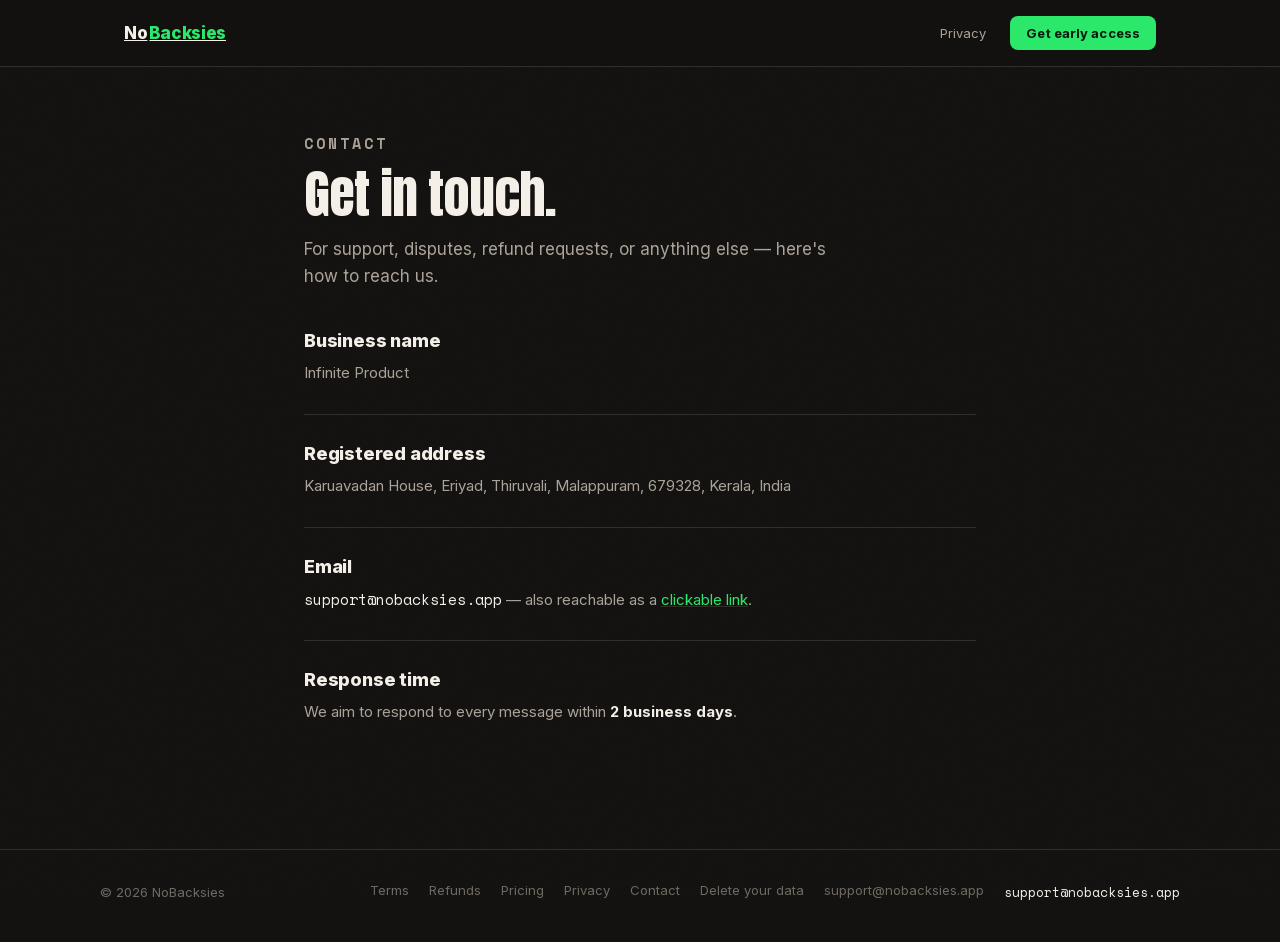
==== contact/index.html @ f4abb8f1 "Remove gambling-adjacent language, add mandatory policy pages Rewrites all stake/bet/wager vocabular" ====
<!doctype html>
<html lang="en">
<head>
<meta charset="utf-8">
<meta name="viewport" content="width=device-width, initial-scale=1">
<title>Contact — NoBacksies</title>
<link rel="stylesheet" href="/styles.css">
</head>
<body>

<canvas id="grain"></canvas>

<header class="nav">
  <div class="nav-row">
    <a href="/" class="wordmark"><span class="no">No</span><span class="backsies">Backsies</span></a>
    <div class="nav-links">
      <a class="privacy" href="https://legal.nobacksies.app/">Privacy</a>
      <a class="btn btn-primary nav-cta" href="mailto:support@nobacksies.app?subject=Early%20access%20to%20NoBacksies">Get early access</a>
    </div>
  </div>
</header>

<main class="legal-main">
  <p class="eyebrow">Contact</p>
  <h1>Get in touch.</h1>
  <p class="intro">
    For support, disputes, refund requests, or anything else &mdash; here's how to reach
    us.
  </p>

  <section>
    <h2>Business name</h2>
    <p>Infinite Product</p>
  </section>

  <section>
    <h2>Registered address</h2>
    <p>Karuavadan House, Eriyad, Thiruvali, Malappuram, 679328, Kerala, India</p>
  </section>

  <section>
    <h2>Email</h2>
    <p>
      <span class="plain-email">support@nobacksies.app</span>
      &mdash; also reachable as a
      <a href="mailto:support@nobacksies.app">clickable link</a>.
    </p>
  </section>

  <section>
    <h2>Response time</h2>
    <p>We aim to respond to every message within <strong>2 business days</strong>.</p>
  </section>
</main>

<footer>
  <div class="footer-row">
    <span>&copy; 2026 NoBacksies</span>
    <div class="footer-links">
      <a href="/terms/">Terms</a>
      <a href="/refunds/">Refunds</a>
      <a href="/pricing/">Pricing</a>
      <a href="https://legal.nobacksies.app/">Privacy</a>
      <a href="/contact/">Contact</a>
      <a href="https://legal.nobacksies.app/delete-account.html">Delete your data</a>
      <a href="mailto:support@nobacksies.app">support@nobacksies.app</a>
      <span class="plain-email">support@nobacksies.app</span>
    </div>
  </div>
</footer>

<script>
(function() {
  var canvas = document.getElementById('grain');
  var ctx = canvas.getContext('2d');
  function size() {
    canvas.width = window.innerWidth;
    canvas.height = window.innerHeight;
  }
  function paint() {
    size();
    var w = canvas.width, h = canvas.height;
    var imageData = ctx.createImageData(w, h);
    var buffer = new Uint32Array(imageData.data.buffer);
    for (var i = 0; i < buffer.length; i++) {
      var v = Math.random() * 255 | 0;
      buffer[i] = (255 << 24) | (v << 16) | (v << 8) | v;
    }
    ctx.putImageData(imageData, 0, 0);
  }
  if (!window.matchMedia('(prefers-reduced-motion: reduce)').matches) {
    paint();
  }
  window.addEventListener('resize', function() {
    if (!window.matchMedia('(prefers-reduced-motion: reduce)').matches) paint();
  });
})();
</script>

</body>
</html>
---- styles.css ----
@font-face {
  font-family: 'Anton';
  font-style: normal;
  font-weight: 400;
  src: url([data-uri]) format('woff2');
  font-display: swap;
}
@font-face {
  font-family: 'Inter';
  font-style: normal;
  font-weight: 400 800;
  src: url([data-uri]) format('woff2');
  font-display: swap;
}
@font-face {
  font-family: 'Space Mono';
  font-style: normal;
  font-weight: 400;
  src: url([data-uri]) format('woff2');
  font-display: swap;
}
@font-face {
  font-family: 'Space Mono';
  font-style: normal;
  font-weight: 700;
  src: url([data-uri]) format('woff2');
  font-display: swap;
}

:root {
  --ink: #141210;
  --surface: #1c1917;
  --surface-raised: #262220;
  --surface-sunken: #100e0d;
  --hairline: #322d2a;
  --money: #2be86b;
  --money-deep: #15c255;
  --money-dim: #16351f;
  --on-money: #06170c;
  --flame: #ff6a2b;
  --dead: #6b645c;
  --text: #f4efe7;
  --text-secondary: #aaa298;
  --text-muted: #6f6862;
  --receipt-shadow: rgba(0,0,0,0.45);
}

* { box-sizing: border-box; }

html { color-scheme: dark; }

body {
  margin: 0;
  background: var(--ink);
  color: var(--text);
  font-family: 'Inter', -apple-system, sans-serif;
  -webkit-font-smoothing: antialiased;
  overflow-x: hidden;
}

canvas#grain {
  position: fixed;
  inset: 0;
  width: 100%;
  height: 100%;
  opacity: 0.05;
  mix-blend-mode: overlay;
  pointer-events: none;
  z-index: 1;
}

a { color: inherit; }

.wrap {
  max-width: 1080px;
  margin: 0 auto;
  padding: 0 24px;
}

/* ── Nav ─────────────────────────────────────────────────────────────── */
header.nav {
  position: sticky;
  top: 0;
  z-index: 20;
  background: color-mix(in srgb, var(--ink) 88%, transparent);
  backdrop-filter: blur(10px);
  border-bottom: 1px solid var(--hairline);
}
.nav-row {
  display: flex;
  align-items: center;
  justify-content: space-between;
  padding: 16px 24px;
  max-width: 1080px;
  margin: 0 auto;
}
.wordmark {
  font-family: 'Inter', sans-serif;
  font-weight: 800;
  font-size: 17px;
  letter-spacing: -0.3px;
  display: flex;
  align-items: baseline;
  gap: 2px;
}
.wordmark .no { color: var(--text); }
.wordmark .backsies { color: var(--money); }
.nav-links {
  display: flex;
  align-items: center;
  gap: 24px;
  font-size: 13px;
  color: var(--text-secondary);
}
.nav-links a.privacy { text-decoration: none; }
.nav-links a.privacy:hover { color: var(--text); }
.btn {
  font-family: 'Inter', sans-serif;
  font-weight: 700;
  font-size: 14px;
  letter-spacing: 0.1px;
  border: none;
  border-radius: 8px;
  padding: 11px 20px;
  cursor: pointer;
  text-decoration: none;
  display: inline-flex;
  align-items: center;
  gap: 8px;
  transition: transform 0.15s ease-out, box-shadow 0.15s ease-out, background 0.15s ease-out;
}
.btn-primary {
  background: var(--money);
  color: var(--on-money);
  box-shadow: 0 0 0 0 rgba(43,232,107,0);
}
.btn-primary:hover {
  background: var(--money-deep);
  transform: translateY(-1px);
  box-shadow: 0 6px 20px -4px rgba(43,232,107,0.35);
}
.btn-ghost {
  background: transparent;
  color: var(--text-secondary);
  border: 1px solid var(--hairline);
}
.btn-ghost:hover {
  color: var(--text);
  border-color: var(--text-muted);
}
.nav-cta { padding: 9px 16px; font-size: 13px; }

/* ── Hero ────────────────────────────────────────────────────────────── */
.hero {
  position: relative;
  padding: 88px 24px 0;
  text-align: center;
  overflow: hidden;
}
.eyebrow {
  font-family: 'Space Mono', monospace;
  font-size: 12px;
  font-weight: 700;
  letter-spacing: 3px;
  text-transform: uppercase;
  color: var(--money);
  margin: 0 0 20px;
  opacity: 0;
  animation: rise 0.7s 0.05s ease-out forwards;
}
h1.headline {
  font-family: 'Anton', sans-serif;
  font-weight: 400;
  font-size: clamp(48px, 9vw, 104px);
  line-height: 0.94;
  letter-spacing: -2px;
  margin: 0 auto;
  max-width: 900px;
  text-wrap: balance;
  color: var(--text);
  opacity: 0;
  animation: rise 0.8s 0.15s ease-out forwards;
}
h1.headline .grn { color: var(--money); }
.subhead {
  font-size: 18px;
  line-height: 1.6;
  color: var(--text-secondary);
  max-width: 560px;
  margin: 28px auto 0;
  opacity: 0;
  animation: rise 0.8s 0.3s ease-out forwards;
}
.subhead strong { color: var(--text); font-weight: 600; }
.hero-ctas {
  display: flex;
  gap: 14px;
  justify-content: center;
  margin: 36px 0 0;
  opacity: 0;
  animation: rise 0.8s 0.42s ease-out forwards;
}
.hero-ctas .btn { padding: 15px 28px; font-size: 15px; }

@keyframes rise {
  from { opacity: 0; transform: translateY(14px); }
  to { opacity: 1; transform: translateY(0); }
}

/* Stamp */
.stamp {
  position: absolute;
  top: 120px;
  right: max(24px, calc(50% - 470px));
  border: 2px solid var(--money);
  color: var(--money);
  font-family: 'Space Mono', monospace;
  font-weight: 700;
  font-size: 12px;
  letter-spacing: 2px;
  padding: 10px 14px;
  border-radius: 6px;
  transform: rotate(9deg);
  opacity: 0.55;
  text-align: center;
  line-height: 1.5;
  pointer-events: none;
}
.stamp small { display: block; font-size: 9px; letter-spacing: 1.5px; opacity: 0.8; }

/* Perforated tear edge */
.tear {
  height: 28px;
  margin-top: 64px;
  background:
    radial-gradient(circle at 12px 0, transparent 13px, var(--surface) 13.5px) repeat-x;
  background-size: 28px 28px;
  background-position: center top;
}
@media (max-width: 640px) {
  .tear { background-size: 22px 22px; }
}

/* ── Sections generic ────────────────────────────────────────────────── */
section { padding: 88px 24px 96px; }
.section-inner { max-width: 1080px; margin: 0 auto; }
.section-head { text-align: center; margin-bottom: 48px; }
.section-head .eyebrow { animation: none; opacity: 1; }
h2.section-title {
  font-family: 'Inter', sans-serif;
  font-weight: 800;
  font-size: clamp(26px, 4vw, 36px);
  letter-spacing: -0.6px;
  margin: 0 0 12px;
  text-wrap: balance;
}
.section-desc {
  color: var(--text-secondary);
  font-size: 16px;
  max-width: 520px;
  margin: 0 auto;
  line-height: 1.6;
}

/* ── The deal / ledger section ──────────────────────────────────────── */
.deal { background: var(--surface); padding-top: 64px; }

.slip {
  background: var(--surface-raised);
  border: 1px solid var(--hairline);
  border-radius: 4px;
  max-width: 460px;
  margin: 0 auto;
  padding: 28px 28px 8px;
  box-shadow: 0 24px 60px -20px var(--receipt-shadow);
  font-family: 'Space Mono', monospace;
  position: relative;
}
.slip-head {
  text-align: center;
  font-size: 12px;
  letter-spacing: 2px;
  color: var(--text-muted);
  padding-bottom: 16px;
  border-bottom: 1px dashed var(--hairline);
  margin-bottom: 16px;
  font-weight: 700;
}
.slip-row {
  display: flex;
  justify-content: space-between;
  gap: 12px;
  font-size: 13.5px;
  padding: 7px 0;
  color: var(--text-secondary);
  font-variant-numeric: tabular-nums;
}
.slip-row .k {
  white-space: nowrap;
}
.slip-row .v {
  color: var(--text);
  font-weight: 700;
  white-space: nowrap;
}
.slip-row.lead .k::after {
  content: "";
  display: inline-block;
  width: 100%;
}
.slip-divider {
  border: none;
  border-top: 1px dashed var(--hairline);
  margin: 14px 0;
}
.slip-outcome { padding: 12px 0 16px; }
.slip-outcome .oc-label {
  font-size: 11px;
  letter-spacing: 1.5px;
  color: var(--text-muted);
  margin-bottom: 8px;
  font-weight: 700;
}
.slip-outcome.win .oc-amount { color: var(--money); }
.slip-outcome.miss .oc-amount { color: var(--dead); }
.oc-row { display: flex; justify-content: space-between; align-items: baseline; }
.oc-amount { font-size: 20px; font-weight: 700; }
.oc-sub { font-size: 12px; color: var(--text-muted); margin-top: 4px; }
.slip-tear {
  height: 20px;
  margin: 0 -28px;
  background:
    radial-gradient(circle at 10px 0, var(--surface) 10px, transparent 10.5px) repeat-x;
  background-size: 20px 20px;
}

.deal-caption {
  text-align: center;
  color: var(--text-muted);
  font-size: 13px;
  margin: 20px auto 0;
  max-width: 420px;
}

/* ── How it works ───────────────────────────────────────────────────── */
.steps {
  display: grid;
  grid-template-columns: repeat(3, 1fr);
  gap: 28px;
  margin-top: 8px;
}
@media (max-width: 760px) {
  .steps { grid-template-columns: 1fr; }
}
.step {
  background: var(--surface);
  border: 1px solid var(--hairline);
  border-radius: 12px;
  padding: 28px 24px;
}
.step-num {
  font-family: 'Anton', sans-serif;
  font-size: 34px;
  color: var(--money-dim);
  -webkit-text-stroke: 1px var(--money);
  color: transparent;
  margin-bottom: 12px;
  line-height: 1;
}
.step h3 {
  font-size: 17px;
  font-weight: 700;
  margin: 0 0 8px;
  letter-spacing: -0.2px;
}
.step p {
  font-size: 14.5px;
  color: var(--text-secondary);
  line-height: 1.55;
  margin: 0;
}

/* ── Presets ────────────────────────────────────────────────────────── */
.presets { display: flex; flex-direction: column; gap: 28px; margin-top: 8px; }
.preset-group { text-align: center; }
.preset-label {
  font-family: 'Space Mono', monospace;
  font-size: 11px;
  letter-spacing: 2px;
  color: var(--text-muted);
  margin-bottom: 14px;
  font-weight: 700;
}
.chips { display: flex; gap: 10px; justify-content: center; flex-wrap: wrap; }
.chip {
  border: 1px solid var(--hairline);
  background: var(--surface);
  color: var(--text-secondary);
  padding: 10px 18px;
  border-radius: 999px;
  font-size: 14px;
  font-weight: 600;
  display: inline-flex;
  align-items: center;
  gap: 6px;
}
.chip.selected {
  border-color: var(--money);
  color: var(--money);
  background: var(--money-dim);
}
.chip .tag {
  font-size: 10px;
  color: var(--text-muted);
  font-weight: 700;
}
.chip.selected .tag { color: var(--money-deep); }
.chip .soon {
  font-size: 10px;
  color: var(--text-muted);
  font-family: 'Space Mono', monospace;
}

/* ── Transparency ───────────────────────────────────────────────────── */
.transparency { background: var(--surface); }
.charity-card {
  display: flex;
  gap: 20px;
  align-items: flex-start;
  background: var(--surface-raised);
  border: 1px solid var(--hairline);
  border-radius: 12px;
  padding: 24px;
  max-width: 620px;
  margin: 0 auto 28px;
}
.charity-badge {
  flex-shrink: 0;
  width: 44px;
  height: 44px;
  border-radius: 10px;
  background: var(--money-dim);
  color: var(--money);
  display: flex;
  align-items: center;
  justify-content: center;
  font-family: 'Anton', sans-serif;
  font-size: 20px;
}
.charity-card h4 { margin: 0 0 4px; font-size: 15.5px; font-weight: 700; }
.charity-card p { margin: 0; font-size: 14px; color: var(--text-secondary); line-height: 1.5; }
.honesty-list {
  list-style: none;
  padding: 0;
  margin: 0 auto;
  max-width: 480px;
  display: flex;
  flex-direction: column;
  gap: 12px;
}
.honesty-list li {
  display: flex;
  gap: 10px;
  font-size: 14.5px;
  color: var(--text-secondary);
  line-height: 1.5;
}
.honesty-list li .x { color: var(--dead); flex-shrink: 0; }
.honesty-list li .ok { color: var(--money); flex-shrink: 0; }

/* ── Final CTA ──────────────────────────────────────────────────────── */
.final-cta { text-align: center; padding-top: 64px; }
.final-cta h2 {
  font-family: 'Anton', sans-serif;
  font-weight: 400;
  font-size: clamp(36px, 6vw, 56px);
  letter-spacing: -1.5px;
  margin: 0 0 24px;
  text-wrap: balance;
}

/* ── Footer ─────────────────────────────────────────────────────────── */
footer {
  border-top: 1px solid var(--hairline);
  padding: 32px 24px 40px;
}
.footer-row {
  max-width: 1080px;
  margin: 0 auto;
  display: flex;
  justify-content: space-between;
  align-items: center;
  gap: 16px;
  flex-wrap: wrap;
  font-size: 13px;
  color: var(--text-muted);
}
.footer-links { display: flex; gap: 20px; flex-wrap: wrap; }
.footer-links a { text-decoration: none; color: var(--text-muted); }
.footer-links a:hover { color: var(--text-secondary); }

:focus-visible {
  outline: 2px solid var(--money);
  outline-offset: 2px;
}

@media (max-width: 680px) {
  .nav-row { padding: 13px 16px; }
  .nav-links { gap: 10px; }
  .nav-links a.privacy { display: none; }
  .nav-cta { padding: 8px 13px; font-size: 12.5px; }

  section { padding: 56px 20px 64px; }
  .deal { padding-top: 40px; }
  .final-cta { padding-top: 40px; }

  .hero { padding: 48px 20px 0; }
  .stamp {
    position: static;
    display: inline-block;
    margin: 0 0 24px;
    transform: rotate(-4deg);
  }
  h1.headline { letter-spacing: -1px; }

  .hero-ctas { flex-direction: column; align-items: stretch; }
  .hero-ctas .btn { width: 100%; justify-content: center; }

  .slip { padding: 22px 18px 8px; }
  .slip-tear { margin: 0 -18px; }
  .slip-row { font-size: 13px; }

  .charity-card { flex-direction: column; text-align: center; align-items: center; }
}

@media (prefers-reduced-motion: reduce) {
  .eyebrow, h1.headline, .subhead, .hero-ctas { animation: none !important; opacity: 1 !important; }
}

/* ── Disclaimer callout (compliance line) ──────────────────────────────── */
.disclaimer {
  max-width: 460px;
  margin: 20px auto 0;
  padding: 16px 20px;
  background: var(--surface-sunken);
  border: 1px solid var(--hairline);
  border-radius: 8px;
  font-family: 'Space Mono', monospace;
  font-size: 12.5px;
  line-height: 1.6;
  color: var(--text-secondary);
  text-align: left;
}

/* ── Product screenshots ────────────────────────────────────────────────── */
.screens {
  display: flex;
  gap: 24px;
  justify-content: center;
  flex-wrap: wrap;
  margin-top: 8px;
}
.screens img {
  width: 220px;
  max-width: 42vw;
  height: auto;
  border-radius: 18px;
  border: 1px solid var(--hairline);
  box-shadow: 0 24px 60px -20px var(--receipt-shadow);
}

/* ── Simple content pages (terms / refunds / pricing / contact) ─────────── */
.legal-main {
  max-width: 720px;
  margin: 0 auto;
  padding: 64px 24px 96px;
}
.legal-main .eyebrow { opacity: 1; animation: none; }
.legal-main h1 {
  font-family: 'Anton', sans-serif;
  font-weight: 400;
  font-size: clamp(34px, 6vw, 52px);
  letter-spacing: -1px;
  line-height: 1;
  margin: 0 0 16px;
  text-wrap: balance;
}
.legal-main > .intro {
  color: var(--text-secondary);
  font-size: 17px;
  line-height: 1.6;
  max-width: 560px;
  margin: 0 0 40px;
}
.legal-main section {
  padding: 28px 0;
  border-top: 1px solid var(--hairline);
}
.legal-main section:first-of-type { border-top: none; padding-top: 0; }
.legal-main h2 {
  font-family: 'Inter', sans-serif;
  font-weight: 800;
  font-size: 18px;
  letter-spacing: -0.2px;
  margin: 0 0 10px;
}
.legal-main p {
  margin: 0 0 12px;
  color: var(--text-secondary);
  font-size: 15px;
  line-height: 1.65;
}
.legal-main p:last-child { margin-bottom: 0; }
.legal-main ul {
  margin: 0 0 12px;
  padding-left: 20px;
  color: var(--text-secondary);
  font-size: 15px;
  line-height: 1.65;
}
.legal-main li { margin-bottom: 6px; }
.legal-main strong { color: var(--text); font-weight: 700; }
.legal-main a { color: var(--money); text-decoration: underline; text-decoration-color: var(--hairline); }
.legal-main a:hover { text-decoration-color: var(--money); }

/* TODO placeholder — visible in dev, meant to be filled in before this ships */
.todo {
  display: inline-block;
  background: var(--flame);
  color: #1a0f08;
  font-family: 'Space Mono', monospace;
  font-weight: 700;
  font-size: 11px;
  letter-spacing: 0.5px;
  padding: 2px 7px;
  border-radius: 4px;
  vertical-align: middle;
}

/* Plain-text (non-mailto) email — deliberately not a link so it can't be
   rewritten by an edge proxy's automatic email obfuscation. */
.plain-email {
  font-family: 'Space Mono', monospace;
  color: var(--text);
  user-select: all;
}

.footer-links a.contact-page { color: var(--text-muted); }
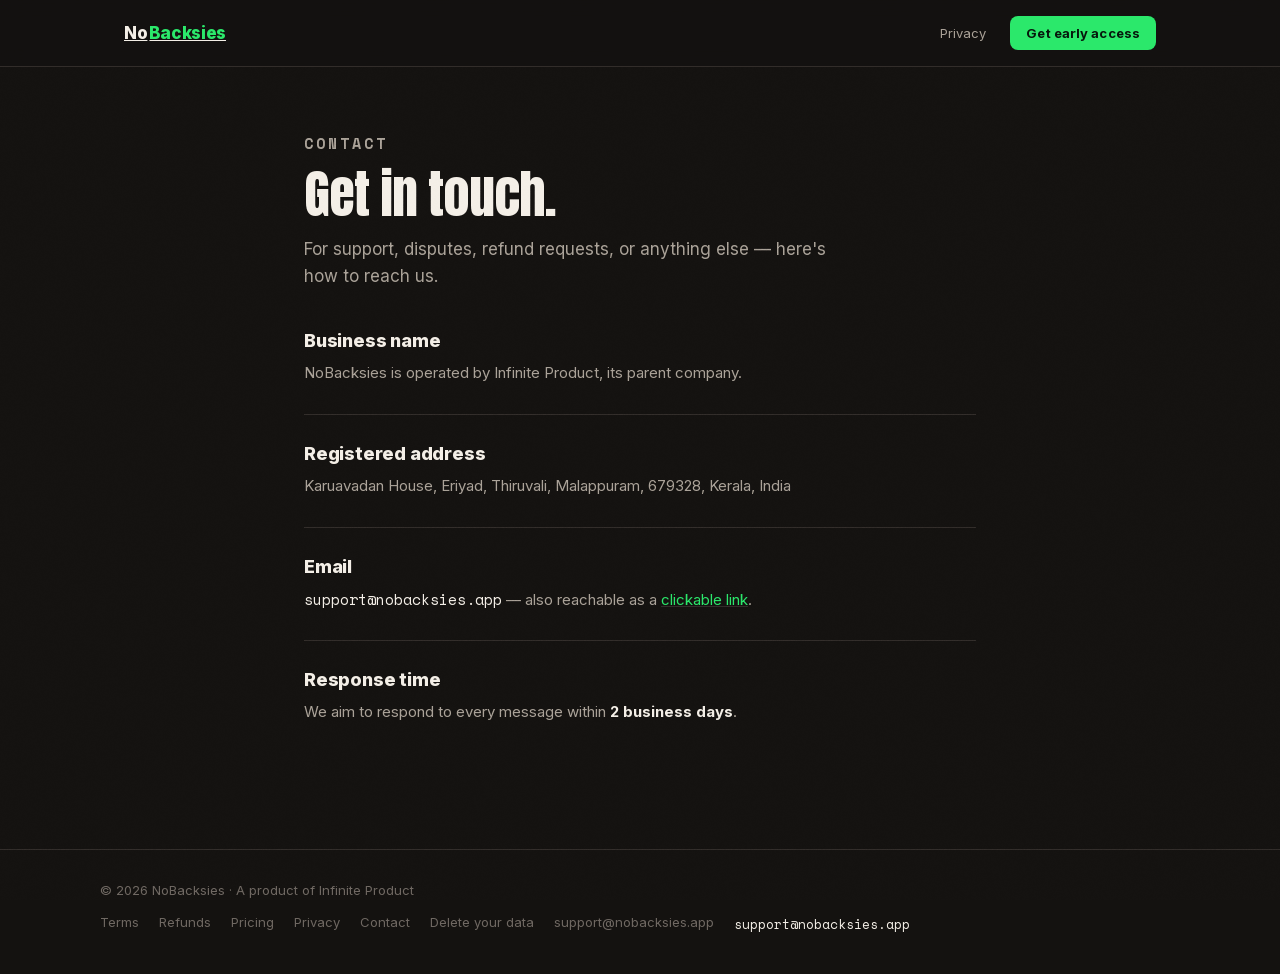
==== commit 62a8387b: "Name Infinite Product as the parent company operating NoBacksies Adds it to the Contact and Terms pa" ====
--- a/contact/index.html
+++ b/contact/index.html
@@ -30,7 +30,7 @@
 
   <section>
     <h2>Business name</h2>
-    <p>Infinite Product</p>
+    <p>NoBacksies is operated by Infinite Product, its parent company.</p>
   </section>
 
   <section>
@@ -55,7 +55,7 @@
 
 <footer>
   <div class="footer-row">
-    <span>&copy; 2026 NoBacksies</span>
+    <span>&copy; 2026 NoBacksies &middot; A product of Infinite Product</span>
     <div class="footer-links">
       <a href="/terms/">Terms</a>
       <a href="/refunds/">Refunds</a>
